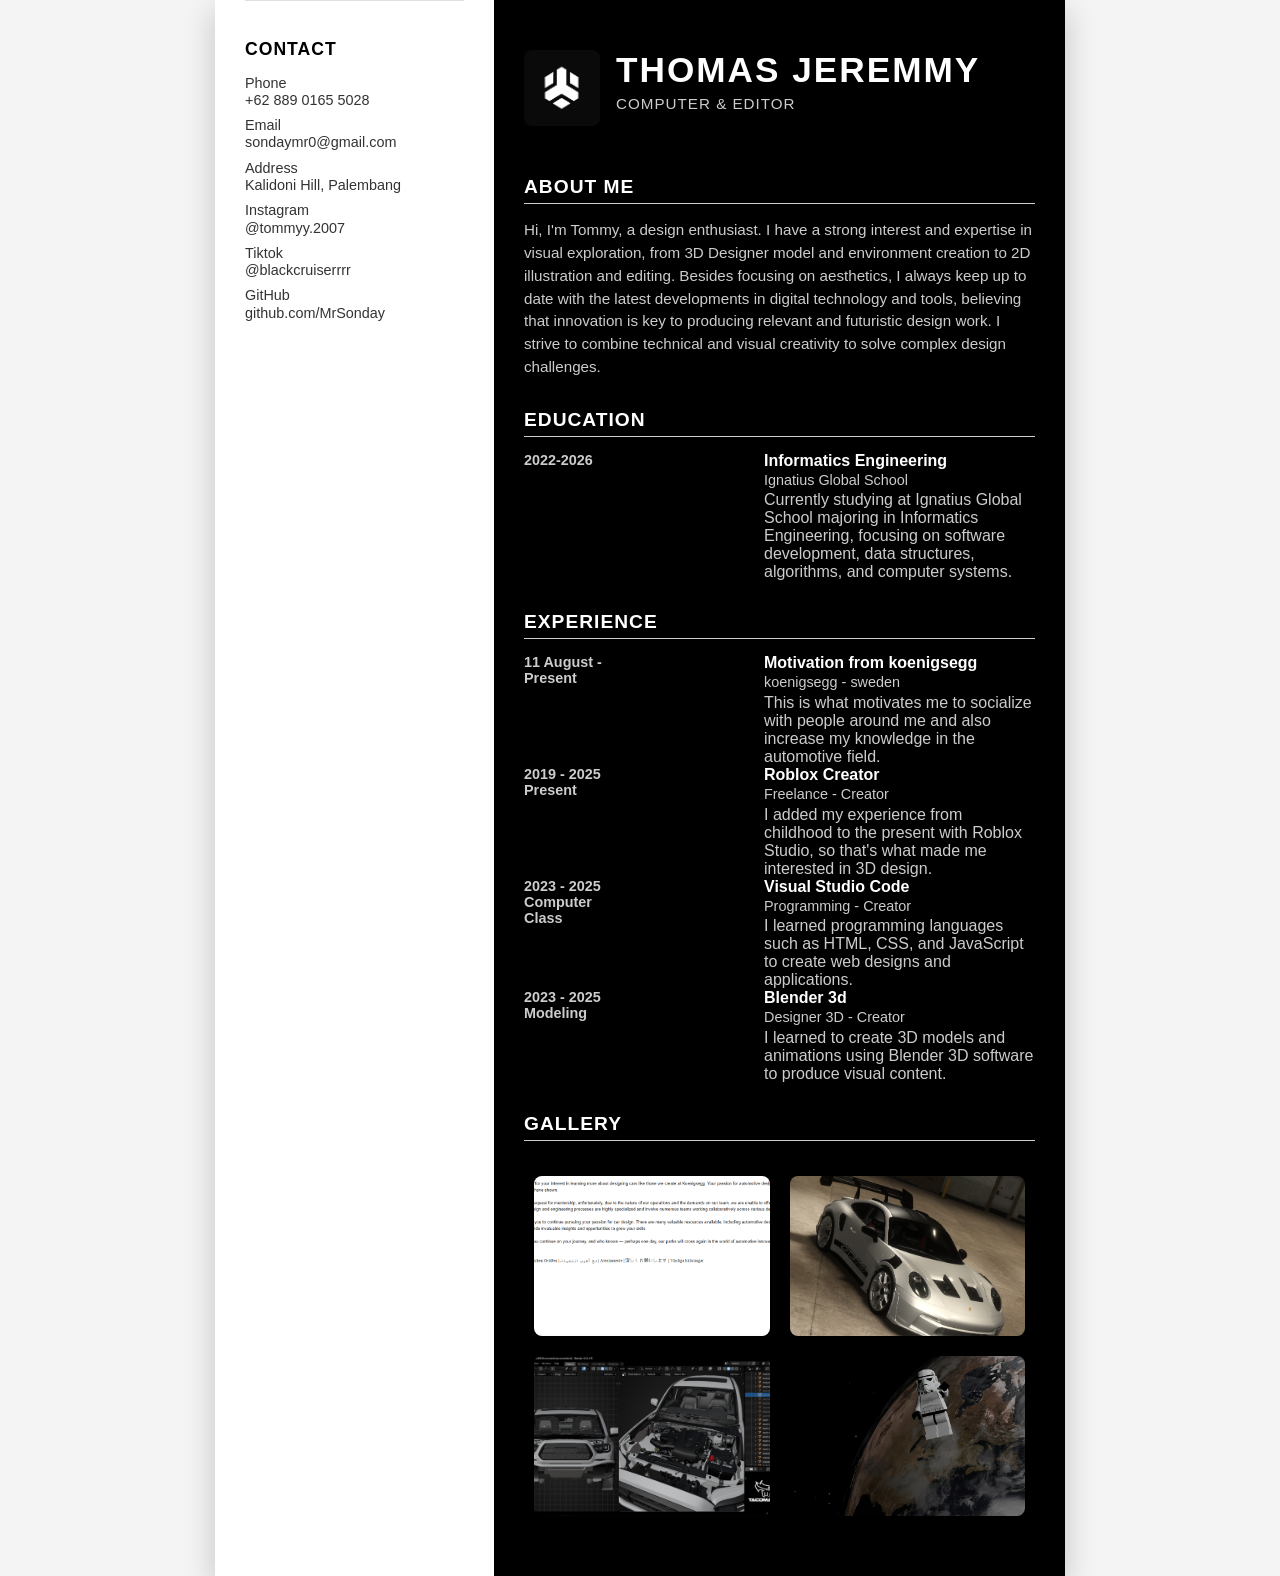
==== index.html @ e441b705 "Update overlay links to site URLs" ====
<!DOCTYPE html>
<html lang="id">
<head>
    <meta charset="UTF-8">
    <meta name="viewport" content="width=device-width, initial-scale=1.0">
    <title>Website Personal </title>
    <link rel="stylesheet" href="style.css">
    <link rel="icon" href="images/logo.png">
</head>
<body>
     
    <div class="cv-container">
        
        <div class="left-column">
               

            <div class="contact-section">
                <h3>Contact</h3>
                <div class="contact-item">
                    <p>Phone</p>
                    <p>+62 889 0165 5028</p>
                </div>
                <div class="contact-item">
                    <p>Email</p>
                    <p>sondaymr0@gmail.com</p>
                </div>
                <div class="contact-item">
                    <p>Address</p>
                    <p>Kalidoni Hill, Palembang</p>
                </div>
                <div class="contact-item">
                    <p>Instagram</p>
                    <p>@tommyy.2007</p>
                </div>
                <div class="contact-item">
                    <p>Tiktok</p>
                    <p>@blackcruiserrrr</p>
                </div>
                <div class="contact-item">
                    <p>GitHub</p>
                    <p>github.com/MrSonday</p>
                </div>
            </div>            
        </div>

        <div class="right-column">
            
            <div class="name-title">
                <img src="images/logo.png" alt="Logo" class="site-logo">
                <div class="name-text">
                    <h1>THOMAS JEREMMY</h1>
                    <h2>Computer & Editor</h2>
                </div>
            </div>

            <div class="about-me">
                <h3>About Me</h3>
                <p>Hi, I'm Tommy, a design enthusiast. I have a strong interest and expertise in visual exploration, from 3D Designer model and environment creation to 2D illustration and editing. Besides focusing on aesthetics, I always keep up to date with the latest developments in digital technology and tools, believing that innovation is key to producing relevant and futuristic design work. I strive to combine technical and visual creativity to solve complex design challenges.</p>
            <div class="education-section">
                <h3>Education</h3>
                <div class="section-item">
                    <span class="item-date">2022-2026</span>
                    <div class="item-content">
                        <h4>Informatics Engineering</h4>
                        <p>Ignatius Global School</p>
                        <p1>Currently studying at Ignatius Global School majoring in Informatics Engineering, focusing on software development, data structures, algorithms, and computer systems.</p1>
                    </div>
                </div>
            </div>

            <div class="experience-section">
                <h3>Experience</h3>
                <div class="section-item">
                    <span class="item-date">11 August - Present</span>
                    <div class="item-content">
                        <h4>Motivation from koenigsegg</h4>
                        <p>koenigsegg - sweden</p>
                        <p1>This is what motivates me to socialize with people around me and also increase my knowledge in the automotive field.</p1>
                    </div>

                    <span class="item-date">2019 - 2025  Present</span>
                    <div class="item-content">
                        <h4>Roblox Creator</h4>
                        <p>Freelance - Creator</p>
                        <p1>I added my experience from childhood to the present with Roblox Studio, so that's what made me interested in 3D design.</p1>
                    </div>

                    <span class="item-date">2023 - 2025  Computer Class</span>
                    <div class="item-content">
                        <h4>Visual Studio Code</h4>
                        <p>Programming - Creator</p>
                        <p1>I learned programming languages such as HTML, CSS, and JavaScript to create web designs and applications.</p1>
                    </div>

                    <span class="item-date">2023 - 2025  Modeling</span>
                    <div class="item-content">
                        <h4>Blender 3d</h4>
                        <p>Designer 3D - Creator</p>
                        <p1>I learned to create 3D models and animations using Blender 3D software to produce visual content.</p1>
                    </div>
            </div>

            <div class="gallery-section">
                <h3>Gallery</h3>
                <div class="image-gallery">
                    <div class="gallery-item">
                        <img src="images/koenisegg.png" alt="Project 1">
                        <div class="overlay">
                            <a href="https://mrsonday.github.io/website/" class="overlay-btn">Home</a>
                            <a href="https://mrsonday.github.io/website/#gallery" class="overlay-btn">Image</a>
                            <a href="https://mrsonday.github.io/website/store" class="overlay-btn">Store</a>
                            <a href="https://mrsonday.github.io/website/#social" class="overlay-btn">Social</a>
                        </div>
                    </div>
                    <div class="gallery-item">
                        <img src="images/roblox.jpeg" alt="Project 2">
                        <div class="overlay">
                            <a href="https://mrsonday.github.io/website/" class="overlay-btn">Home</a>
                            <a href="https://mrsonday.github.io/website/#gallery" class="overlay-btn">Image</a>
                            <a href="https://mrsonday.github.io/website/store" class="overlay-btn">Store</a>
                            <a href="https://mrsonday.github.io/website/#social" class="overlay-btn">Social</a>
                        </div>
                    </div>
                    <div class="gallery-item">
                        <img src="images/blender.jpeg" alt="Project 3">
                        <div class="overlay">
                            <a href="https://mrsonday.github.io/website/" class="overlay-btn">Home</a>
                            <a href="https://mrsonday.github.io/website/#gallery" class="overlay-btn">Image</a>
                            <a href="https://mrsonday.github.io/website/store" class="overlay-btn">Store</a>
                            <a href="https://mrsonday.github.io/website/#social" class="overlay-btn">Social</a>
                        </div>
                    </div>
                    <div class="gallery-item">
                        <img src="images/blender.png" alt="Project 4">
                        <div class="overlay">
                            <a href="https://mrsonday.github.io/website/" class="overlay-btn">Home</a>
                            <a href="https://mrsonday.github.io/website/#gallery" class="overlay-btn">Image</a>
                            <a href="https://mrsonday.github.io/website/store" class="overlay-btn">Store</a>
                            <a href="https://mrsonday.github.io/website/#social" class="overlay-btn">Social</a>
                        </div>
                    </div>
                </div>
            </div>
            

        </div>
    </div>

    <div id="imageModal" class="modal">
        <span class="close">&times;</span>
        <img class="modal-content" id="modalImage" src="" alt="Zoomed Image">
        <div id="caption"></div>
    </div>
    <script src="script.js"></script>
</body>
</html>
---- style.css ----
/* style.css - Meniru Desain CV Dua Kolom */

:root {
    --primary-color: #000000; /* Hitam untuk kolom kanan */
    --secondary-color: #ffffff; /* Putih untuk kolom kiri dan teks terang */
    --text-dark: #333333;
    --text-light: #cccccc;
    --accent-color: #2c2c2c; /* Warna sedikit lebih terang dari hitam untuk background elemen tertentu */
}

body {
    font-family: 'Arial', sans-serif; /* Menggunakan font sans-serif umum */
    margin: 0;
    padding: 0;
    background-color: #f4f4f4; /* Background halaman */
    display: flex; /* Untuk memposisikan CV di tengah halaman */
    justify-content: center;
    align-items: center;
    min-height: 100vh;
}

/* Container utama CV */
.cv-container {
    width: 850px; /* Lebar total CV */
    max-width: 90%;
    min-height: 1100px; /* Tinggi minimum (seperti ukuran A4 vertikal) */
    display: flex;
    box-shadow: 0 10px 30px rgba(0, 0, 0, 0.2);
    background-color: var(--secondary-color);
}

/* Kolom Kiri (Putih/Terang) */
.left-column {
    flex: 30%; /* Mengambil sekitar 30% lebar */
    background-color: var(--secondary-color);
    padding: 0 30px;
    color: var(--text-dark);
}

/* Kolom Kanan (Hitam/Gelap) */
.right-column {
    flex: 70%; /* Mengambil sekitar 70% lebar */
    background-color: var(--primary-color);
    padding: 40px 30px;
    color: var(--text-light); /* Teks putih di atas background hitam */
}

/* --- Bagian Header/Foto (Khusus Kolom Kiri) --- */





/* Gaya untuk setiap blok informasi di kolom kiri (Kontak, Skill, Bahasa) */
.contact-section, .skills-section, .language-section {
    padding: 20px 0;
    border-top: 1px solid #e0e0e0;
}

.left-column h3 {
    font-size: 1.1em;
    font-weight: bold;
    color: var(--primary-color);
    margin-bottom: 15px;
    text-transform: uppercase;
    letter-spacing: 1px;
}

/* Detail Kontak */
.contact-item {
    margin-bottom: 8px;
    font-size: 0.9em;
}

.contact-item p {
    margin: 0;
    line-height: 1.2;
    color: var(--text-dark);
}

/* --- Bagian Keahlian (Skills) --- */

.skill-item {
    margin-bottom: 15px;
}

.skill-item p {
    margin: 0 0 5px 0;
    font-weight: bold;
}

/* Gaya untuk bar/rating skill dengan kotak */
.skill-bar {
    display: flex;
    gap: 3px;
}

.skill-square {
    width: 12px;
    height: 12px;
    background-color: var(--text-light);
}

.skill-square.filled {
    background-color: var(--primary-color);
}

/* --- Bagian Bahasa (Language) --- */
.language-item {
    margin-bottom: 5px;
    font-weight: 500;
}

/* --- Bagian Kolom Kanan (Hitam) --- */

/* Judul Utama dengan Logo */
.name-title {
    display: flex;
    align-items: center;
    gap: 16px;
    background-color: var(--primary-color);
    margin: 0 -30px 40px -30px; /* Merentangkan ke tepi kolom */
    padding: 10px 0 10px 30px;
    color: var(--secondary-color);
}

.site-logo {
    width: 64px;
    height: 64px;
    object-fit: contain;
    border-radius: 8px;
    background: rgba(255,255,255,0.04);
    padding: 6px;
}

.name-text h1 {
    font-size: 2.2em;
    margin: 0;
    line-height: 1.05;
    text-transform: uppercase;
    letter-spacing: 2px;
}

.name-text h2 {
    font-size: 0.95em;
    font-weight: normal;
    text-transform: uppercase;
    letter-spacing: 1px;
    margin-top: 6px;
    color: var(--text-light);
}

@media (max-width: 600px) {
    .name-title {
        flex-direction: column;
        align-items: flex-start;
        gap: 8px;
        padding-left: 20px;
    }

    .site-logo {
        width: 56px;
        height: 56px;
    }
}

/* Judul setiap section (About Me, Education, Experience, Award) */
.right-column h3 {
    font-size: 1.2em;
    font-weight: bold;
    color: var(--secondary-color);
    text-transform: uppercase;
    letter-spacing: 1px;
    border-bottom: 1px solid var(--text-light);
    padding-bottom: 5px;
    margin-top: 30px;
    margin-bottom: 15px;
}

/* Deskripsi Umum */
.about-me p {
    font-size: 0.95em;
    line-height: 1.5;
}

/* Item Pendidikan, Pengalaman, Penghargaan */
.section-item {
    margin-bottom: 20px;
}

.section-item h4 {
    font-size: 1em;
    margin: 0;
    font-weight: bold;
    color: var(--secondary-color);
}

.section-item p {
    font-size: 0.9em;
    margin: 0;
    color: var(--text-light);
}

/* Garis Waktu/Tahun di sisi kiri item */
.item-date {
    float: left;
    width: 100px; /* Mengatur lebar agar terpisah */
    font-weight: bold;
    color: var(--text-light);
    margin-right: 20px;
    font-size: 0.9em;
}

.item-content {
    overflow: hidden; /* Mencegah float mengganggu konten */
    padding-left: 120px; /* Memberikan ruang untuk tanggal */
}

/* Gallery Section */
.gallery-section {
    margin-top: 30px;
}

.image-gallery {
    display: grid;
    grid-template-columns: repeat(auto-fit, minmax(160px, 1fr));
    gap: 20px;
    padding: 20px 10px;
}

.gallery-item {
    width: 100%;
    height: 160px;
    border-radius: 8px;
    overflow: hidden;
    box-shadow: 0 8px 16px rgba(0, 0, 0, 0.4);
    transition: transform 0.3s ease;
    cursor: pointer;
}

.gallery-item:nth-child(2) {
    transform: none;
}

.gallery-item:nth-child(3) {
    transform: none;
}

.gallery-item:hover {
    transform: scale(1.08);
}

.gallery-item:nth-child(2):hover {
    transform: scale(1.08);
}

.gallery-item:nth-child(3):hover {
    transform: scale(1.08);
}

.gallery-item img {
    width: 100%;
    height: 100%;
    object-fit: cover;
    display: block;
    cursor: pointer;
}

/* Modal Lightbox */
.modal {
    display: none;
    position: fixed;
    z-index: 1000;
    left: 0;
    top: 0;
    width: 100%;
    height: 100%;
    background-color: rgba(0, 0, 0, 0.9);
    animation: fadeIn 0.3s ease;
}

@keyframes fadeIn {
    from {
        opacity: 0;
    }
    to {
        opacity: 1;
    }
}

.modal-content {
    margin: auto;
    display: block;
    width: 80%;
    max-width: 800px;
    max-height: 80vh;
    object-fit: contain;
    position: absolute;
    top: 50%;
    left: 50%;
    transform: translate(-50%, -50%);
    animation: zoomIn 0.3s ease;
}

@keyframes zoomIn {
    from {
        transform: translate(-50%, -50%) scale(0.8);
    }
    to {
        transform: translate(-50%, -50%) scale(1);
    }
}

#caption {
    margin: auto;
    display: block;
    width: 80%;
    max-width: 800px;
    text-align: center;
    color: #ccc;
    padding: 10px 0;
    position: absolute;
    bottom: 20px;
    left: 50%;
    transform: translateX(-50%);
}

.close {
    position: absolute;
    top: 20px;
    right: 40px;
    color: #f1f1f1;
    font-size: 40px;
    font-weight: bold;
    cursor: pointer;
    z-index: 1001;
}

.close:hover,
.close:focus {
    color: #bbb;
    text-decoration: none;
}
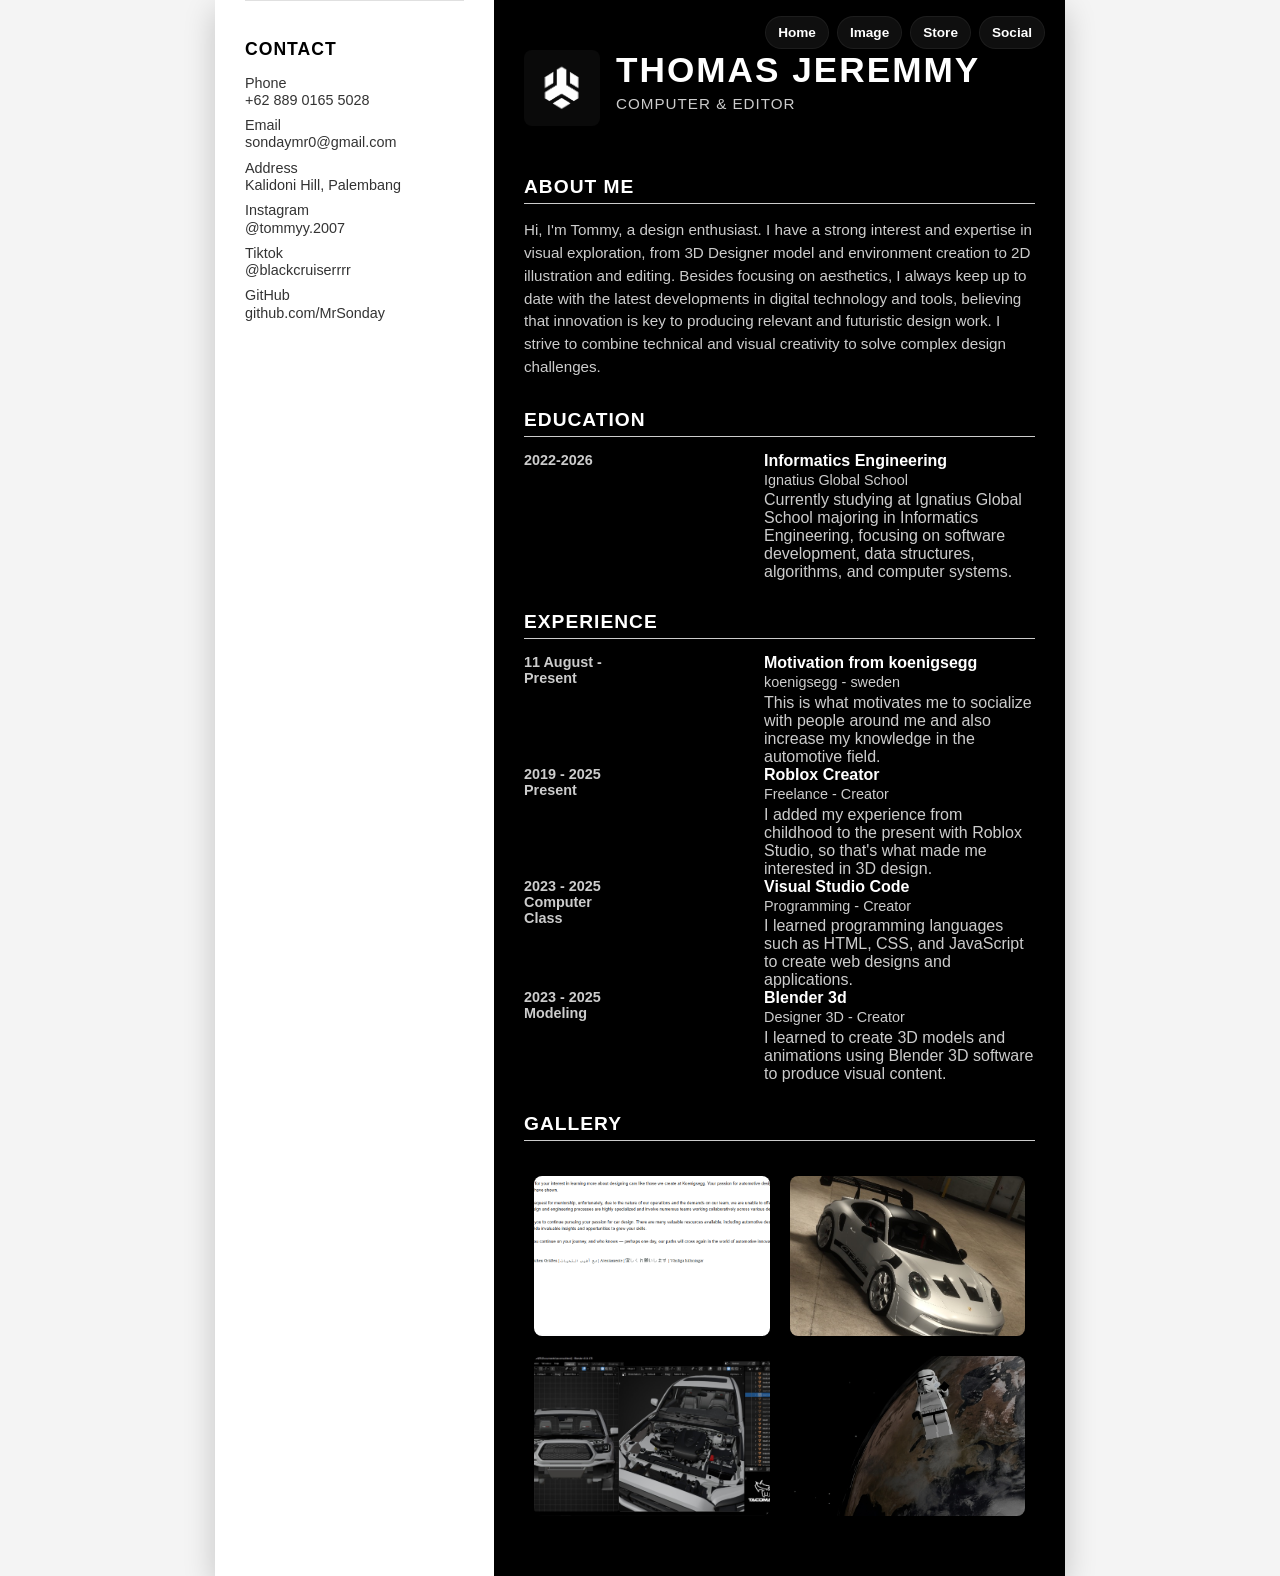
==== commit a5da5494: "Add top-right nav buttons (Home/Image/Store/Social)" ====
--- a/index.html
+++ b/index.html
@@ -44,6 +44,12 @@
         </div>
 
         <div class="right-column">
+            <div class="top-nav">
+                <a class="nav-btn" href="https://mrsonday.github.io/website/">Home</a>
+                <a class="nav-btn" href="https://mrsonday.github.io/website/#gallery">Image</a>
+                <a class="nav-btn" href="https://mrsonday.github.io/website/store">Store</a>
+                <a class="nav-btn" href="https://mrsonday.github.io/website/#social">Social</a>
+            </div>
             
             <div class="name-title">
                 <img src="images/logo.png" alt="Logo" class="site-logo">
--- a/style.css
+++ b/style.css
@@ -45,6 +45,42 @@
     color: var(--text-light); /* Teks putih di atas background hitam */
 }
 
+/* Top-right navigation inside right column */
+.right-column {
+    position: relative;
+}
+
+.top-nav {
+    position: absolute;
+    top: 16px;
+    right: 20px;
+    display: flex;
+    gap: 8px;
+    align-items: center;
+}
+
+.nav-btn {
+    background: rgba(255,255,255,0.06);
+    color: var(--secondary-color);
+    padding: 8px 12px;
+    border-radius: 18px;
+    text-decoration: none;
+    font-weight: 600;
+    font-size: 0.85rem;
+    border: 1px solid rgba(255,255,255,0.06);
+    transition: background 0.15s ease, transform 0.12s ease;
+}
+
+.nav-btn:hover {
+    background: rgba(255,255,255,0.12);
+    transform: translateY(-2px);
+}
+
+@media (max-width: 600px) {
+    .top-nav { top: 8px; right: 12px; gap: 6px; }
+    .nav-btn { padding: 6px 8px; font-size: 0.78rem; }
+}
+
 /* --- Bagian Header/Foto (Khusus Kolom Kiri) --- */
 
 
@@ -264,6 +300,48 @@
     object-fit: cover;
     display: block;
     cursor: pointer;
+}
+
+/* Overlay menu on hover */
+.gallery-item {
+    position: relative;
+}
+
+.overlay {
+    position: absolute;
+    inset: 0;
+    display: flex;
+    flex-direction: column;
+    justify-content: center;
+    align-items: center;
+    gap: 8px;
+    background: rgba(0,0,0,0.5);
+    opacity: 0;
+    transform: translateY(10px);
+    transition: opacity 0.2s ease, transform 0.2s ease;
+    pointer-events: none;
+}
+
+.gallery-item:hover .overlay {
+    opacity: 1;
+    transform: translateY(0);
+    pointer-events: auto;
+}
+
+.overlay-btn {
+    display: inline-block;
+    background: rgba(255,255,255,0.12);
+    color: #fff;
+    padding: 8px 14px;
+    border-radius: 20px;
+    text-decoration: none;
+    font-weight: 600;
+    font-size: 0.9em;
+    backdrop-filter: blur(4px);
+}
+
+.overlay-btn:hover {
+    background: rgba(255,255,255,0.2);
 }
 
 /* Modal Lightbox */
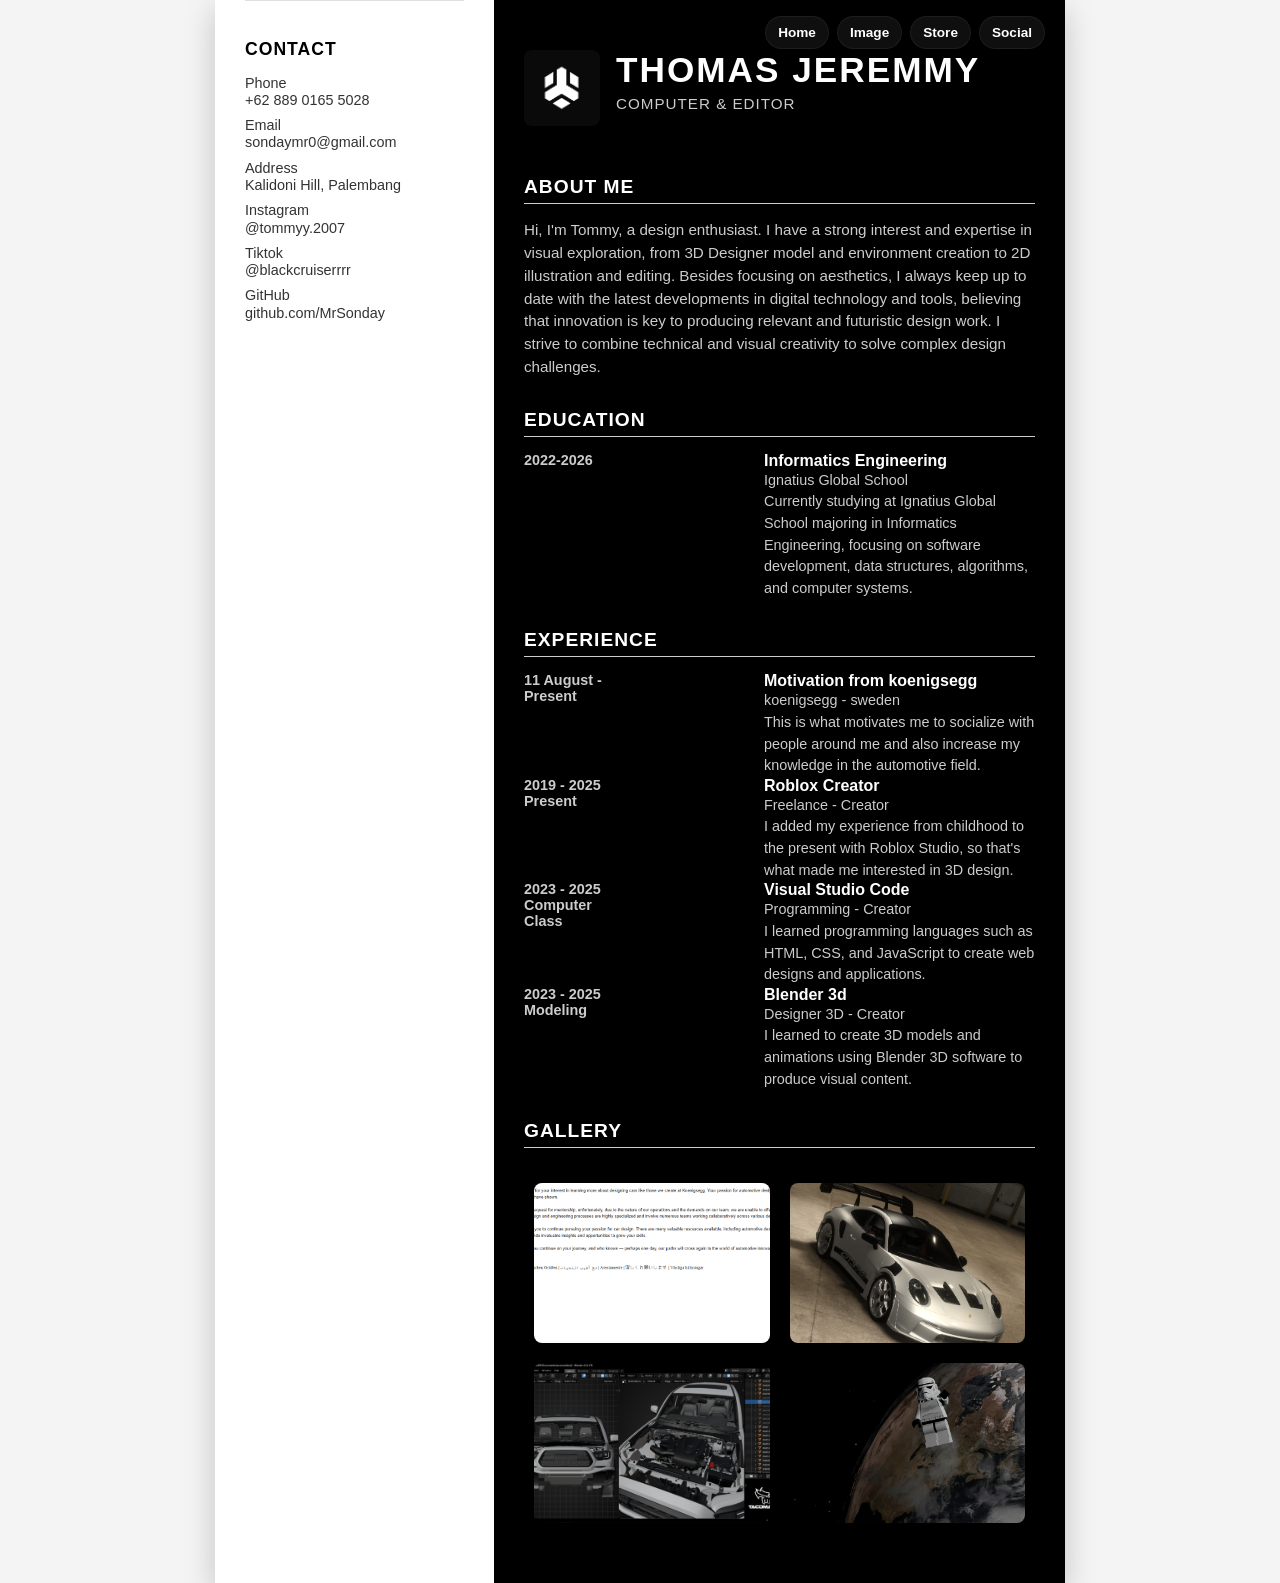
==== commit cf784d34: "Fix HTML tags, harden modal script, remove auto-scroll" ====
--- a/index.html
+++ b/index.html
@@ -47,7 +47,7 @@
             <div class="top-nav">
                 <a class="nav-btn" href="https://mrsonday.github.io/website/">Home</a>
                 <a class="nav-btn" href="https://mrsonday.github.io/website/#gallery">Image</a>
-                <a class="nav-btn" href="https://mrsonday.github.io/website/store">Store</a>
+                <a class="nav-btn" href="https://mrsonday.github.io/website/#store">Store</a>
                 <a class="nav-btn" href="https://mrsonday.github.io/website/#social">Social</a>
             </div>
             
@@ -69,7 +69,7 @@
                     <div class="item-content">
                         <h4>Informatics Engineering</h4>
                         <p>Ignatius Global School</p>
-                        <p1>Currently studying at Ignatius Global School majoring in Informatics Engineering, focusing on software development, data structures, algorithms, and computer systems.</p1>
+                        <p>Currently studying at Ignatius Global School majoring in Informatics Engineering, focusing on software development, data structures, algorithms, and computer systems.</p>
                     </div>
                 </div>
             </div>
@@ -81,28 +81,28 @@
                     <div class="item-content">
                         <h4>Motivation from koenigsegg</h4>
                         <p>koenigsegg - sweden</p>
-                        <p1>This is what motivates me to socialize with people around me and also increase my knowledge in the automotive field.</p1>
+                        <p>This is what motivates me to socialize with people around me and also increase my knowledge in the automotive field.</p>
                     </div>
 
                     <span class="item-date">2019 - 2025  Present</span>
                     <div class="item-content">
                         <h4>Roblox Creator</h4>
                         <p>Freelance - Creator</p>
-                        <p1>I added my experience from childhood to the present with Roblox Studio, so that's what made me interested in 3D design.</p1>
+                        <p>I added my experience from childhood to the present with Roblox Studio, so that's what made me interested in 3D design.</p>
                     </div>
 
                     <span class="item-date">2023 - 2025  Computer Class</span>
                     <div class="item-content">
                         <h4>Visual Studio Code</h4>
                         <p>Programming - Creator</p>
-                        <p1>I learned programming languages such as HTML, CSS, and JavaScript to create web designs and applications.</p1>
+                        <p>I learned programming languages such as HTML, CSS, and JavaScript to create web designs and applications.</p>
                     </div>
 
                     <span class="item-date">2023 - 2025  Modeling</span>
                     <div class="item-content">
                         <h4>Blender 3d</h4>
                         <p>Designer 3D - Creator</p>
-                        <p1>I learned to create 3D models and animations using Blender 3D software to produce visual content.</p1>
+                        <p>I learned to create 3D models and animations using Blender 3D software to produce visual content.</p>
                     </div>
             </div>
 
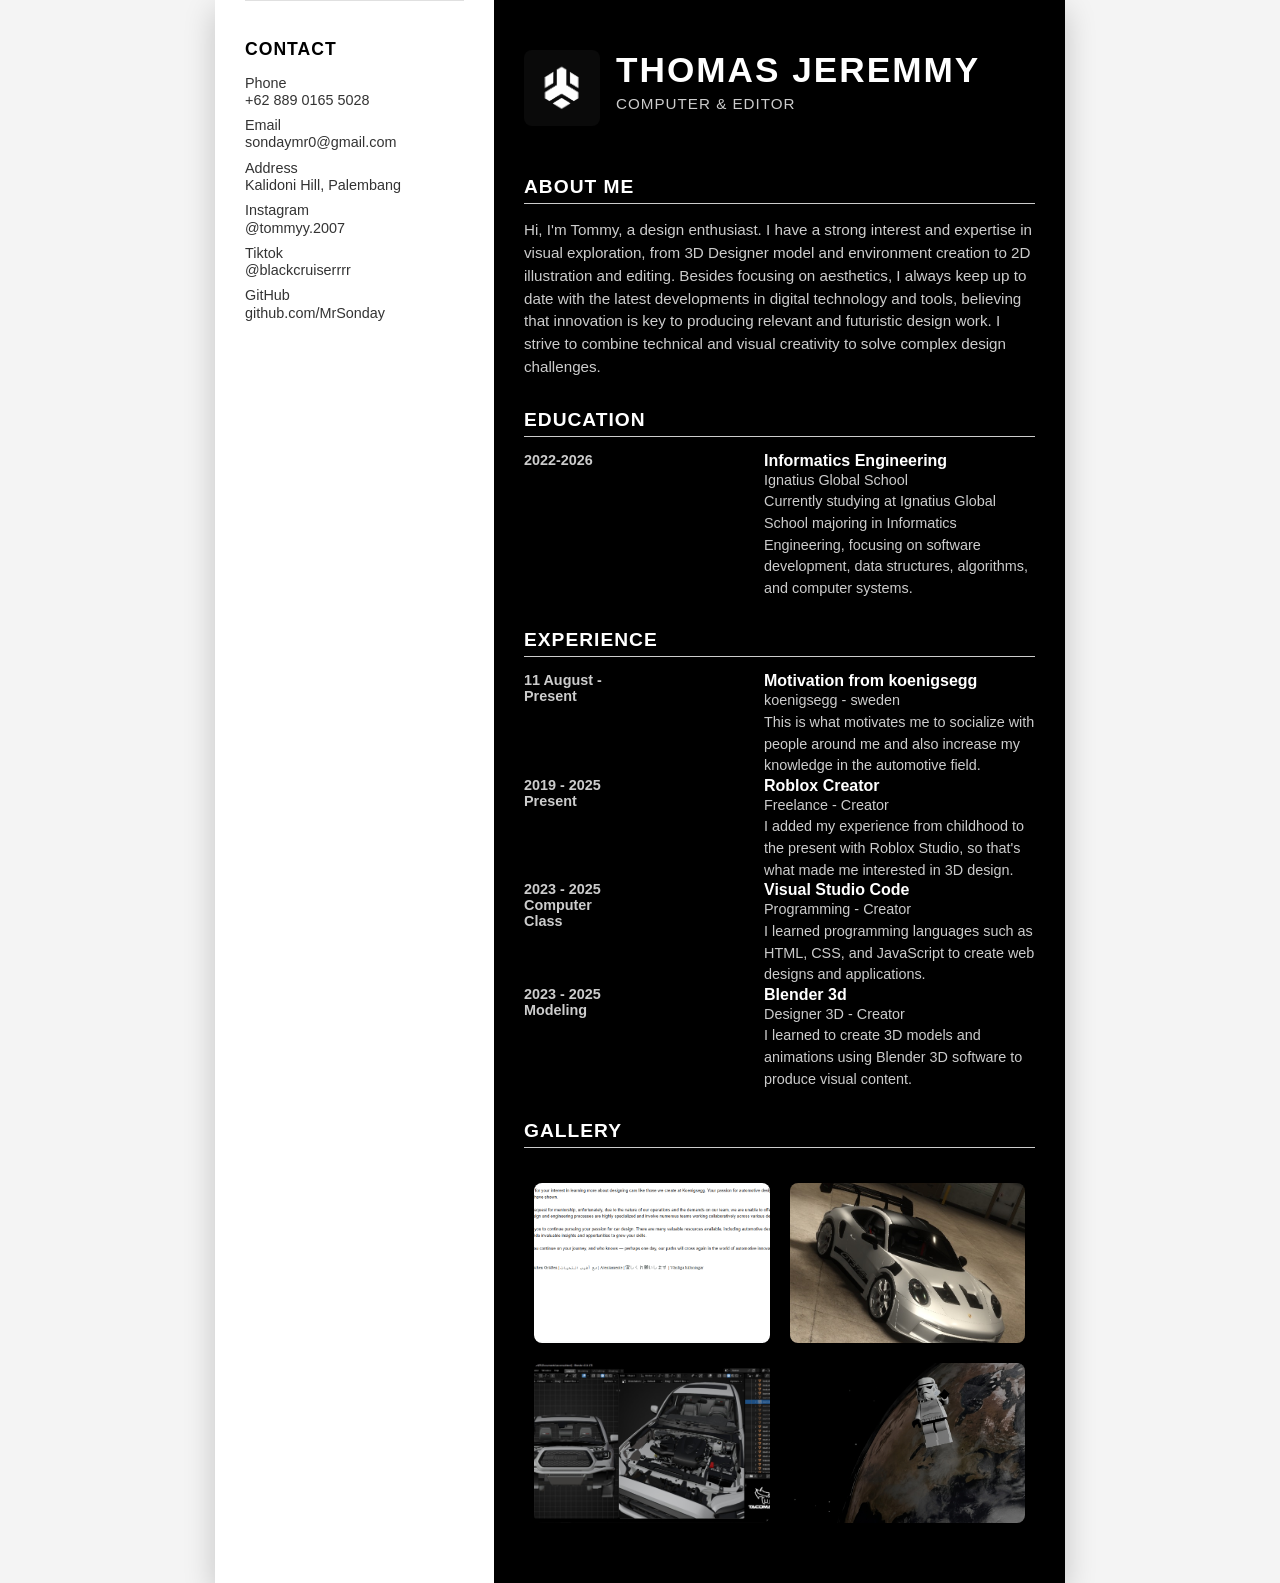
==== commit 8489cd05: "Remove top navigation buttons" ====
--- a/index.html
+++ b/index.html
@@ -44,12 +44,6 @@
         </div>
 
         <div class="right-column">
-            <div class="top-nav">
-                <a class="nav-btn" href="https://mrsonday.github.io/website/">Home</a>
-                <a class="nav-btn" href="https://mrsonday.github.io/website/#gallery">Image</a>
-                <a class="nav-btn" href="https://mrsonday.github.io/website/#store">Store</a>
-                <a class="nav-btn" href="https://mrsonday.github.io/website/#social">Social</a>
-            </div>
             
             <div class="name-title">
                 <img src="images/logo.png" alt="Logo" class="site-logo">
@@ -111,39 +105,15 @@
                 <div class="image-gallery">
                     <div class="gallery-item">
                         <img src="images/koenisegg.png" alt="Project 1">
-                        <div class="overlay">
-                            <a href="https://mrsonday.github.io/website/" class="overlay-btn">Home</a>
-                            <a href="https://mrsonday.github.io/website/#gallery" class="overlay-btn">Image</a>
-                            <a href="https://mrsonday.github.io/website/store" class="overlay-btn">Store</a>
-                            <a href="https://mrsonday.github.io/website/#social" class="overlay-btn">Social</a>
-                        </div>
                     </div>
                     <div class="gallery-item">
                         <img src="images/roblox.jpeg" alt="Project 2">
-                        <div class="overlay">
-                            <a href="https://mrsonday.github.io/website/" class="overlay-btn">Home</a>
-                            <a href="https://mrsonday.github.io/website/#gallery" class="overlay-btn">Image</a>
-                            <a href="https://mrsonday.github.io/website/store" class="overlay-btn">Store</a>
-                            <a href="https://mrsonday.github.io/website/#social" class="overlay-btn">Social</a>
-                        </div>
                     </div>
                     <div class="gallery-item">
                         <img src="images/blender.jpeg" alt="Project 3">
-                        <div class="overlay">
-                            <a href="https://mrsonday.github.io/website/" class="overlay-btn">Home</a>
-                            <a href="https://mrsonday.github.io/website/#gallery" class="overlay-btn">Image</a>
-                            <a href="https://mrsonday.github.io/website/store" class="overlay-btn">Store</a>
-                            <a href="https://mrsonday.github.io/website/#social" class="overlay-btn">Social</a>
-                        </div>
                     </div>
                     <div class="gallery-item">
                         <img src="images/blender.png" alt="Project 4">
-                        <div class="overlay">
-                            <a href="https://mrsonday.github.io/website/" class="overlay-btn">Home</a>
-                            <a href="https://mrsonday.github.io/website/#gallery" class="overlay-btn">Image</a>
-                            <a href="https://mrsonday.github.io/website/store" class="overlay-btn">Store</a>
-                            <a href="https://mrsonday.github.io/website/#social" class="overlay-btn">Social</a>
-                        </div>
                     </div>
                 </div>
             </div>
--- a/style.css
+++ b/style.css
@@ -43,42 +43,6 @@
     background-color: var(--primary-color);
     padding: 40px 30px;
     color: var(--text-light); /* Teks putih di atas background hitam */
-}
-
-/* Top-right navigation inside right column */
-.right-column {
-    position: relative;
-}
-
-.top-nav {
-    position: absolute;
-    top: 16px;
-    right: 20px;
-    display: flex;
-    gap: 8px;
-    align-items: center;
-}
-
-.nav-btn {
-    background: rgba(255,255,255,0.06);
-    color: var(--secondary-color);
-    padding: 8px 12px;
-    border-radius: 18px;
-    text-decoration: none;
-    font-weight: 600;
-    font-size: 0.85rem;
-    border: 1px solid rgba(255,255,255,0.06);
-    transition: background 0.15s ease, transform 0.12s ease;
-}
-
-.nav-btn:hover {
-    background: rgba(255,255,255,0.12);
-    transform: translateY(-2px);
-}
-
-@media (max-width: 600px) {
-    .top-nav { top: 8px; right: 12px; gap: 6px; }
-    .nav-btn { padding: 6px 8px; font-size: 0.78rem; }
 }
 
 /* --- Bagian Header/Foto (Khusus Kolom Kiri) --- */
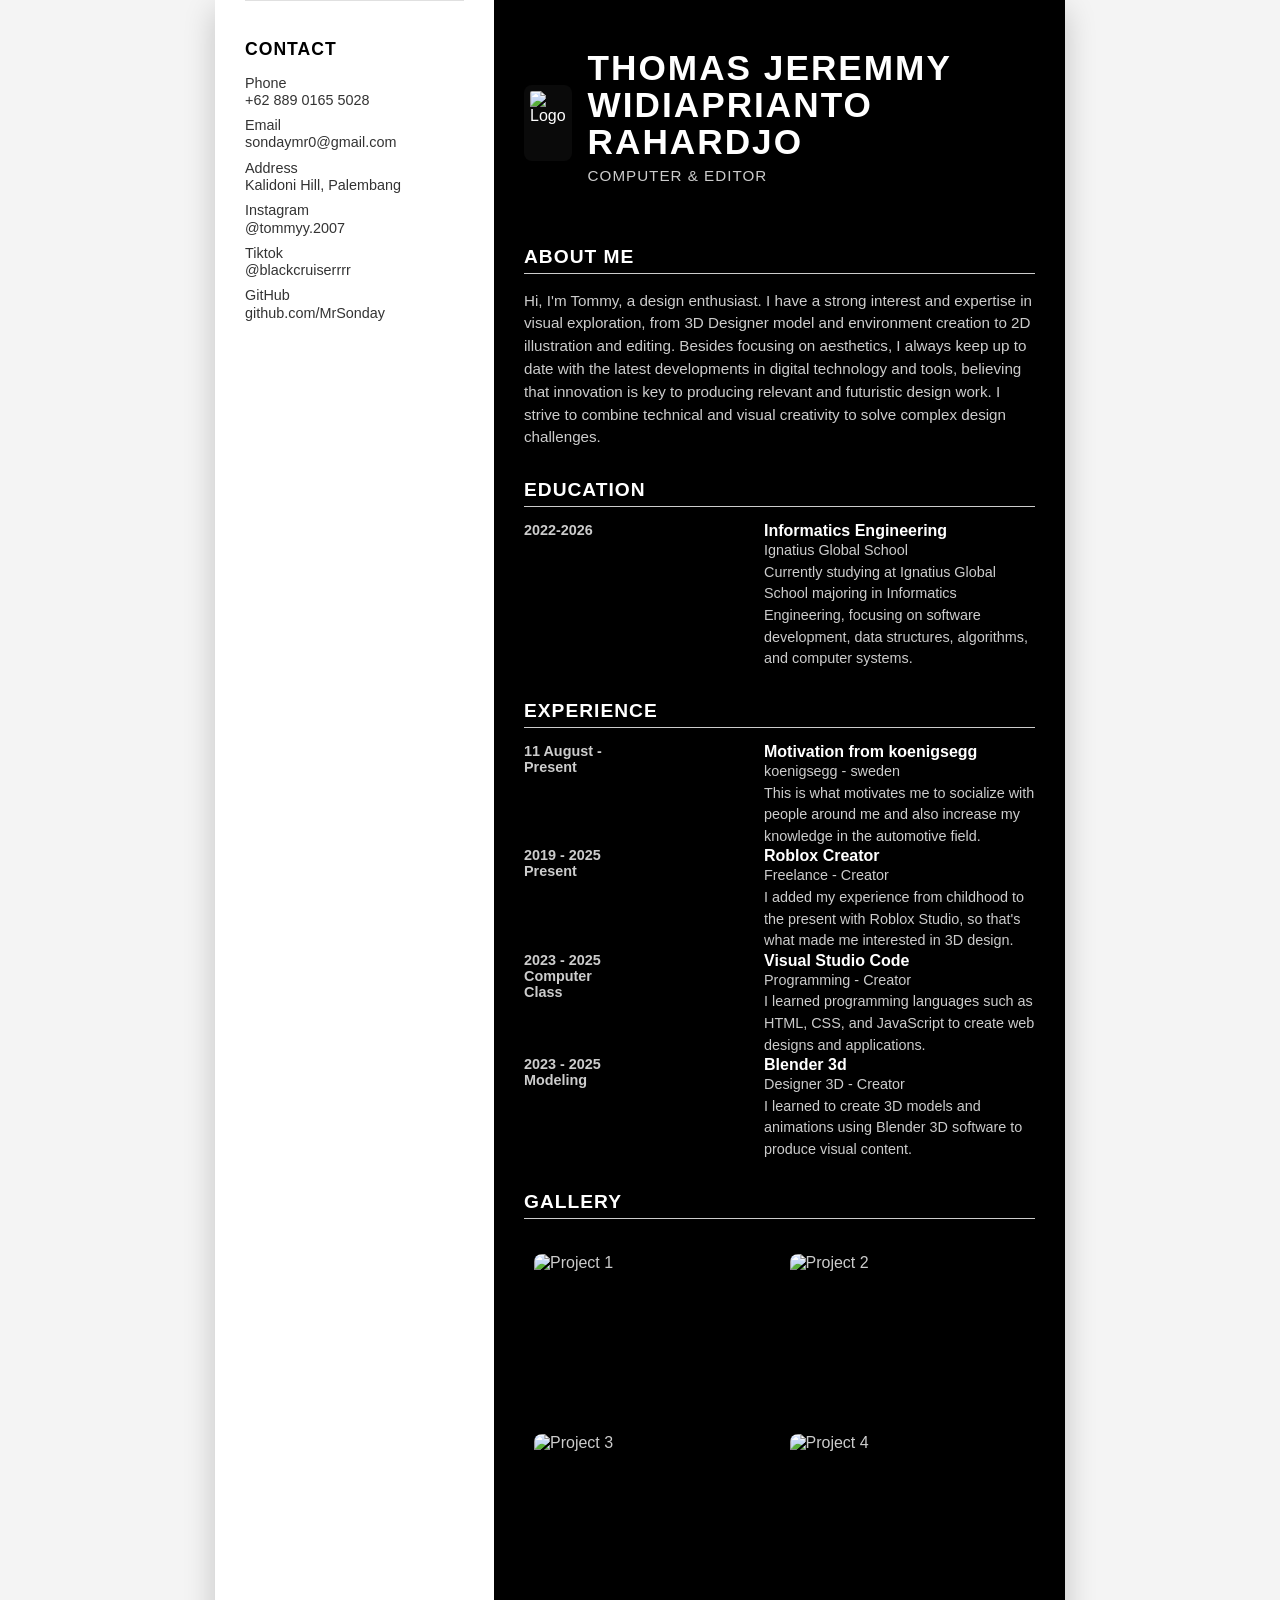
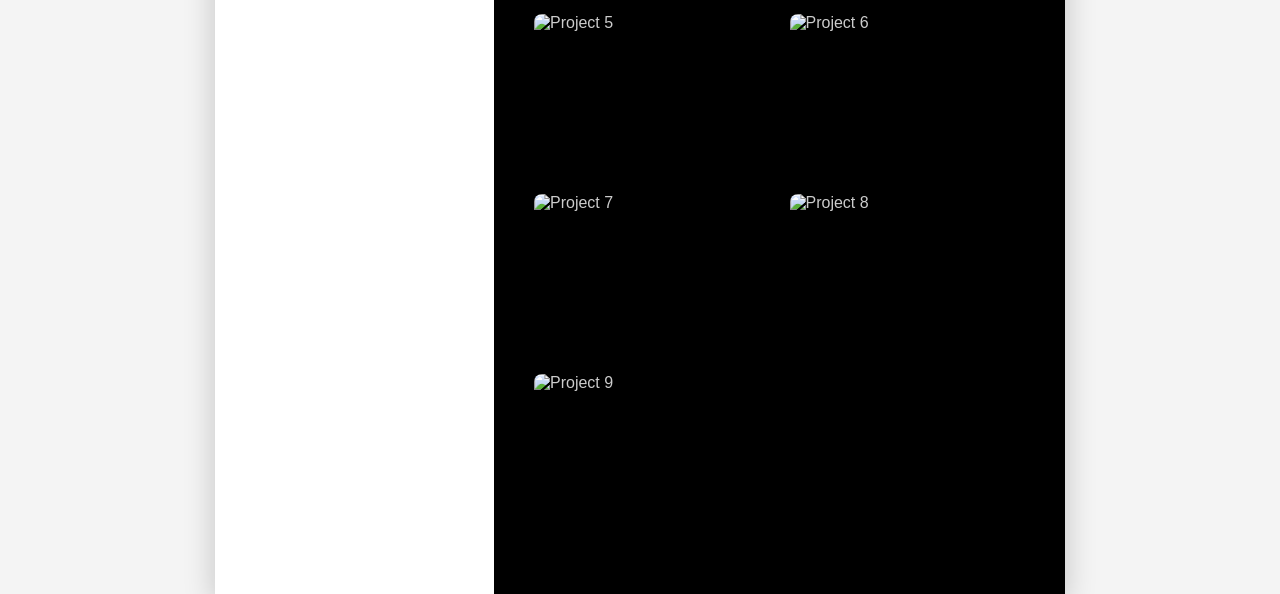
==== commit 52d3995c: "Fix image paths for GitHub Pages deployment" ====
--- a/index.html
+++ b/index.html
@@ -5,7 +5,7 @@
     <meta name="viewport" content="width=device-width, initial-scale=1.0">
     <title>Website Personal </title>
     <link rel="stylesheet" href="style.css">
-    <link rel="icon" href="images/logo.png">
+    <link rel="icon" href="/website/images/logo.png">
 </head>
 <body>
      
@@ -46,9 +46,9 @@
         <div class="right-column">
             
             <div class="name-title">
-                <img src="images/logo.png" alt="Logo" class="site-logo">
+                <img src="/website/images/logo.png" alt="Logo" class="site-logo">
                 <div class="name-text">
-                    <h1>THOMAS JEREMMY</h1>
+                    <h1>THOMAS JEREMMY WIDIAPRIANTO RAHARDJO</h1>
                     <h2>Computer & Editor</h2>
                 </div>
             </div>
@@ -104,21 +104,34 @@
                 <h3>Gallery</h3>
                 <div class="image-gallery">
                     <div class="gallery-item">
-                        <img src="images/koenisegg.png" alt="Project 1">
+                        <img src="/website/images/koenisegg.png" alt="Project 1">
                     </div>
                     <div class="gallery-item">
-                        <img src="images/roblox.jpeg" alt="Project 2">
+                        <img src="/website/images/roblox.jpeg" alt="Project 2">
                     </div>
                     <div class="gallery-item">
-                        <img src="images/blender.jpeg" alt="Project 3">
+                        <img src="/website/images/blender.jpeg" alt="Project 3">
                     </div>
                     <div class="gallery-item">
-                        <img src="images/blender.png" alt="Project 4">
+                        <img src="/website/images/blender.png" alt="Project 4">
+                    </div>
+                    <div class="gallery-item">
+                        <img src="/website/images/fortuner.png" alt="Project 5">
+                    </div>
+                    <div class="gallery-item">
+                        <img src="/website/images/mclaren.png" alt="Project 6">
+                    </div>
+                    <div class="gallery-item">
+                        <img src="/website/images/f1.jpg" alt="Project 7">
+                    </div>
+                    <div class="gallery-item">
+                        <img src="/website/images/wos.png" alt="Project 8">
+                    </div>
+                    <div class="gallery-item">
+                        <img src="/website/images/image.png" alt="Project 9">
                     </div>
                 </div>
             </div>
-            
-
         </div>
     </div>
 
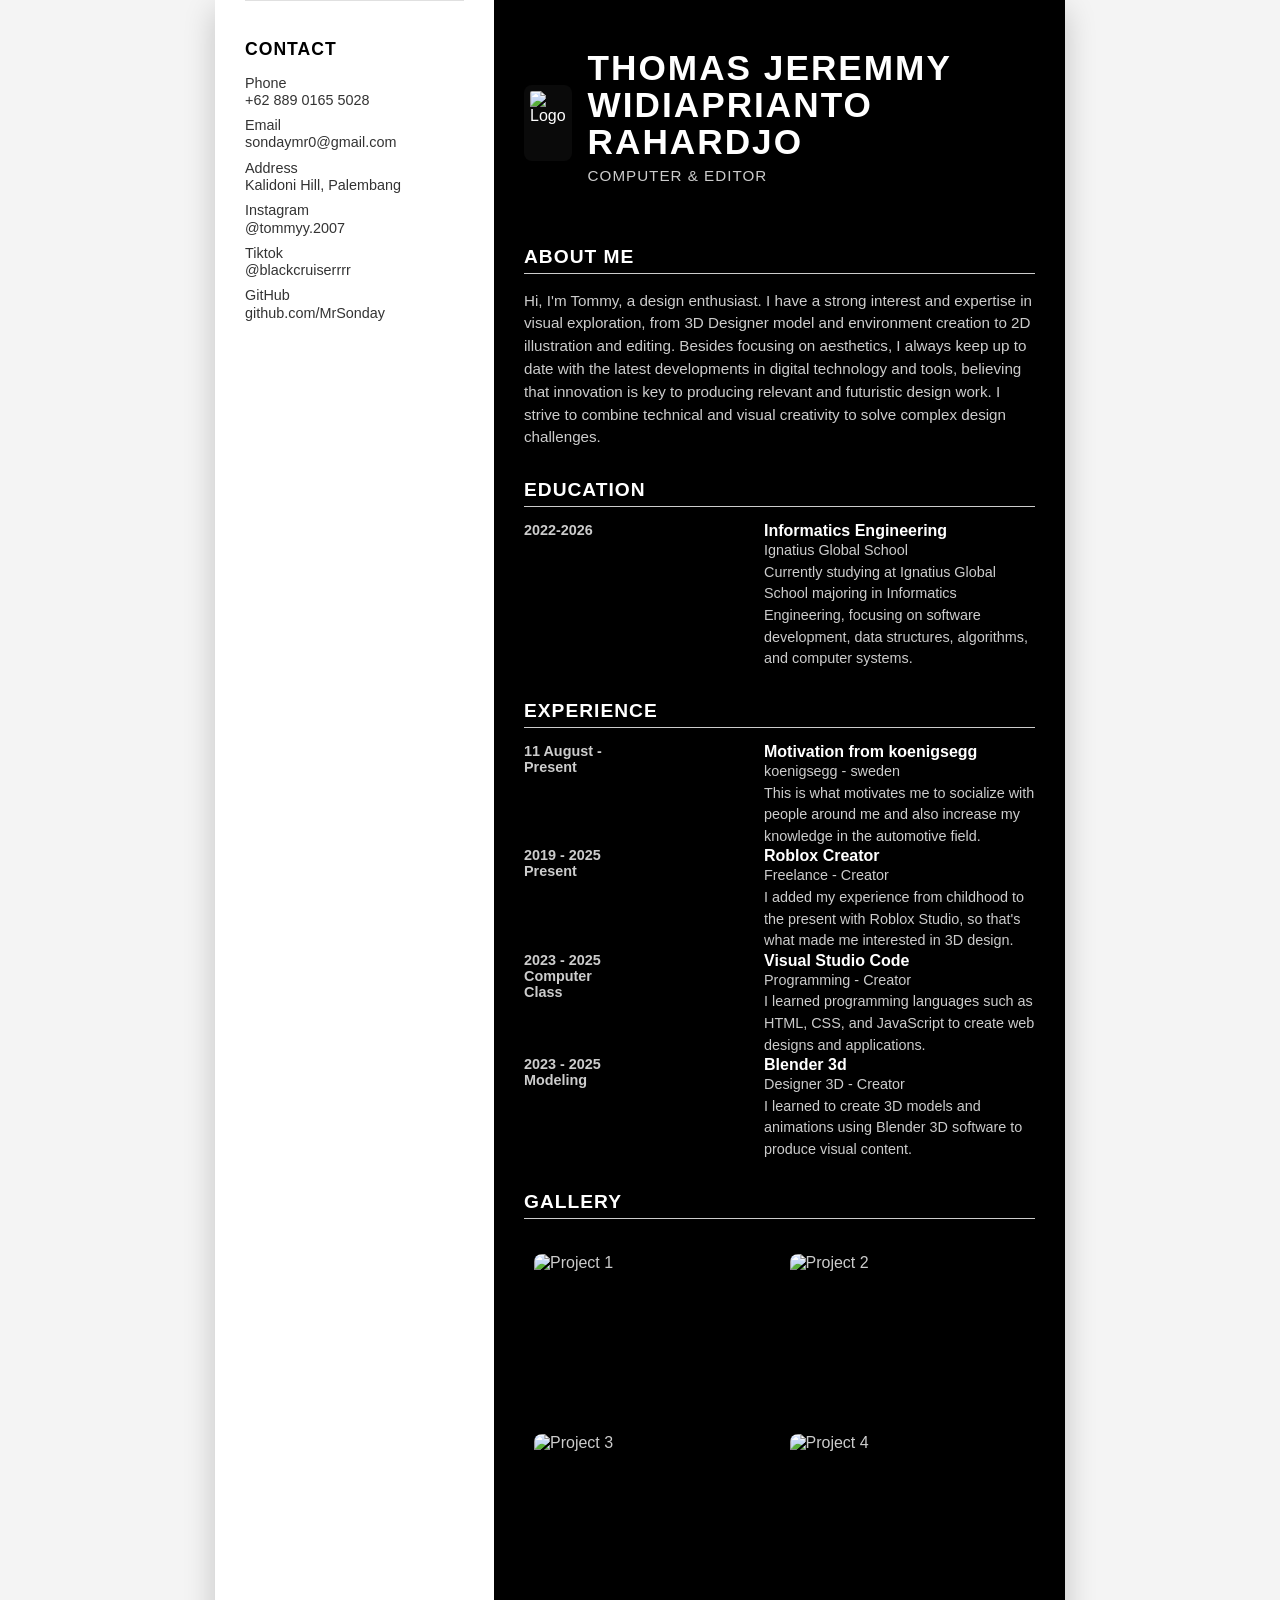
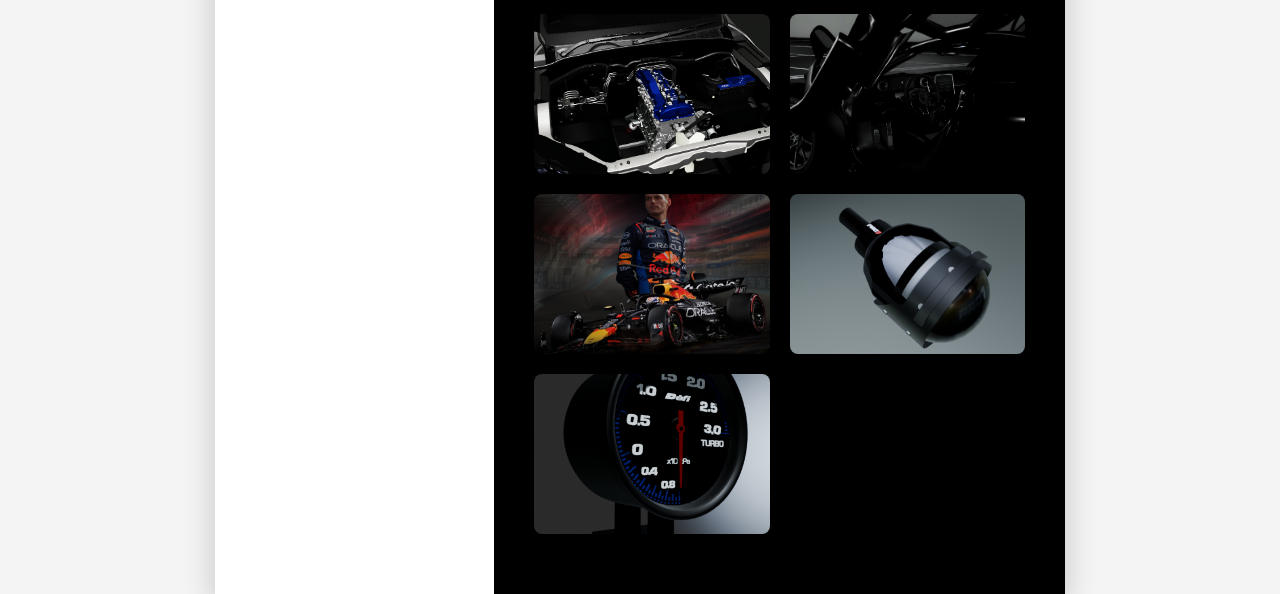
==== commit f022756b: "Change image paths back to relative paths" ====
--- a/index.html
+++ b/index.html
@@ -5,7 +5,7 @@
     <meta name="viewport" content="width=device-width, initial-scale=1.0">
     <title>Website Personal </title>
     <link rel="stylesheet" href="style.css">
-    <link rel="icon" href="/website/images/logo.png">
+    <link rel="icon" href="images/logo.png">
 </head>
 <body>
      
@@ -46,7 +46,7 @@
         <div class="right-column">
             
             <div class="name-title">
-                <img src="/website/images/logo.png" alt="Logo" class="site-logo">
+                <img src="images/logo.png" alt="Logo" class="site-logo">
                 <div class="name-text">
                     <h1>THOMAS JEREMMY WIDIAPRIANTO RAHARDJO</h1>
                     <h2>Computer & Editor</h2>
@@ -104,31 +104,31 @@
                 <h3>Gallery</h3>
                 <div class="image-gallery">
                     <div class="gallery-item">
-                        <img src="/website/images/koenisegg.png" alt="Project 1">
+                        <img src="images/koenisegg.png" alt="Project 1">
                     </div>
                     <div class="gallery-item">
-                        <img src="/website/images/roblox.jpeg" alt="Project 2">
+                        <img src="images/roblox.jpeg" alt="Project 2">
                     </div>
                     <div class="gallery-item">
-                        <img src="/website/images/blender.jpeg" alt="Project 3">
+                        <img src="images/blender.jpeg" alt="Project 3">
                     </div>
                     <div class="gallery-item">
-                        <img src="/website/images/blender.png" alt="Project 4">
+                        <img src="images/blender.png" alt="Project 4">
                     </div>
                     <div class="gallery-item">
-                        <img src="/website/images/fortuner.png" alt="Project 5">
+                        <img src="images/fortuner.png" alt="Project 5">
                     </div>
                     <div class="gallery-item">
-                        <img src="/website/images/mclaren.png" alt="Project 6">
+                        <img src="images/mclaren.png" alt="Project 6">
                     </div>
                     <div class="gallery-item">
-                        <img src="/website/images/f1.jpg" alt="Project 7">
+                        <img src="images/f1.jpg" alt="Project 7">
                     </div>
                     <div class="gallery-item">
-                        <img src="/website/images/wos.png" alt="Project 8">
+                        <img src="images/wos.png" alt="Project 8">
                     </div>
                     <div class="gallery-item">
-                        <img src="/website/images/image.png" alt="Project 9">
+                        <img src="images/image.png" alt="Project 9">
                     </div>
                 </div>
             </div>
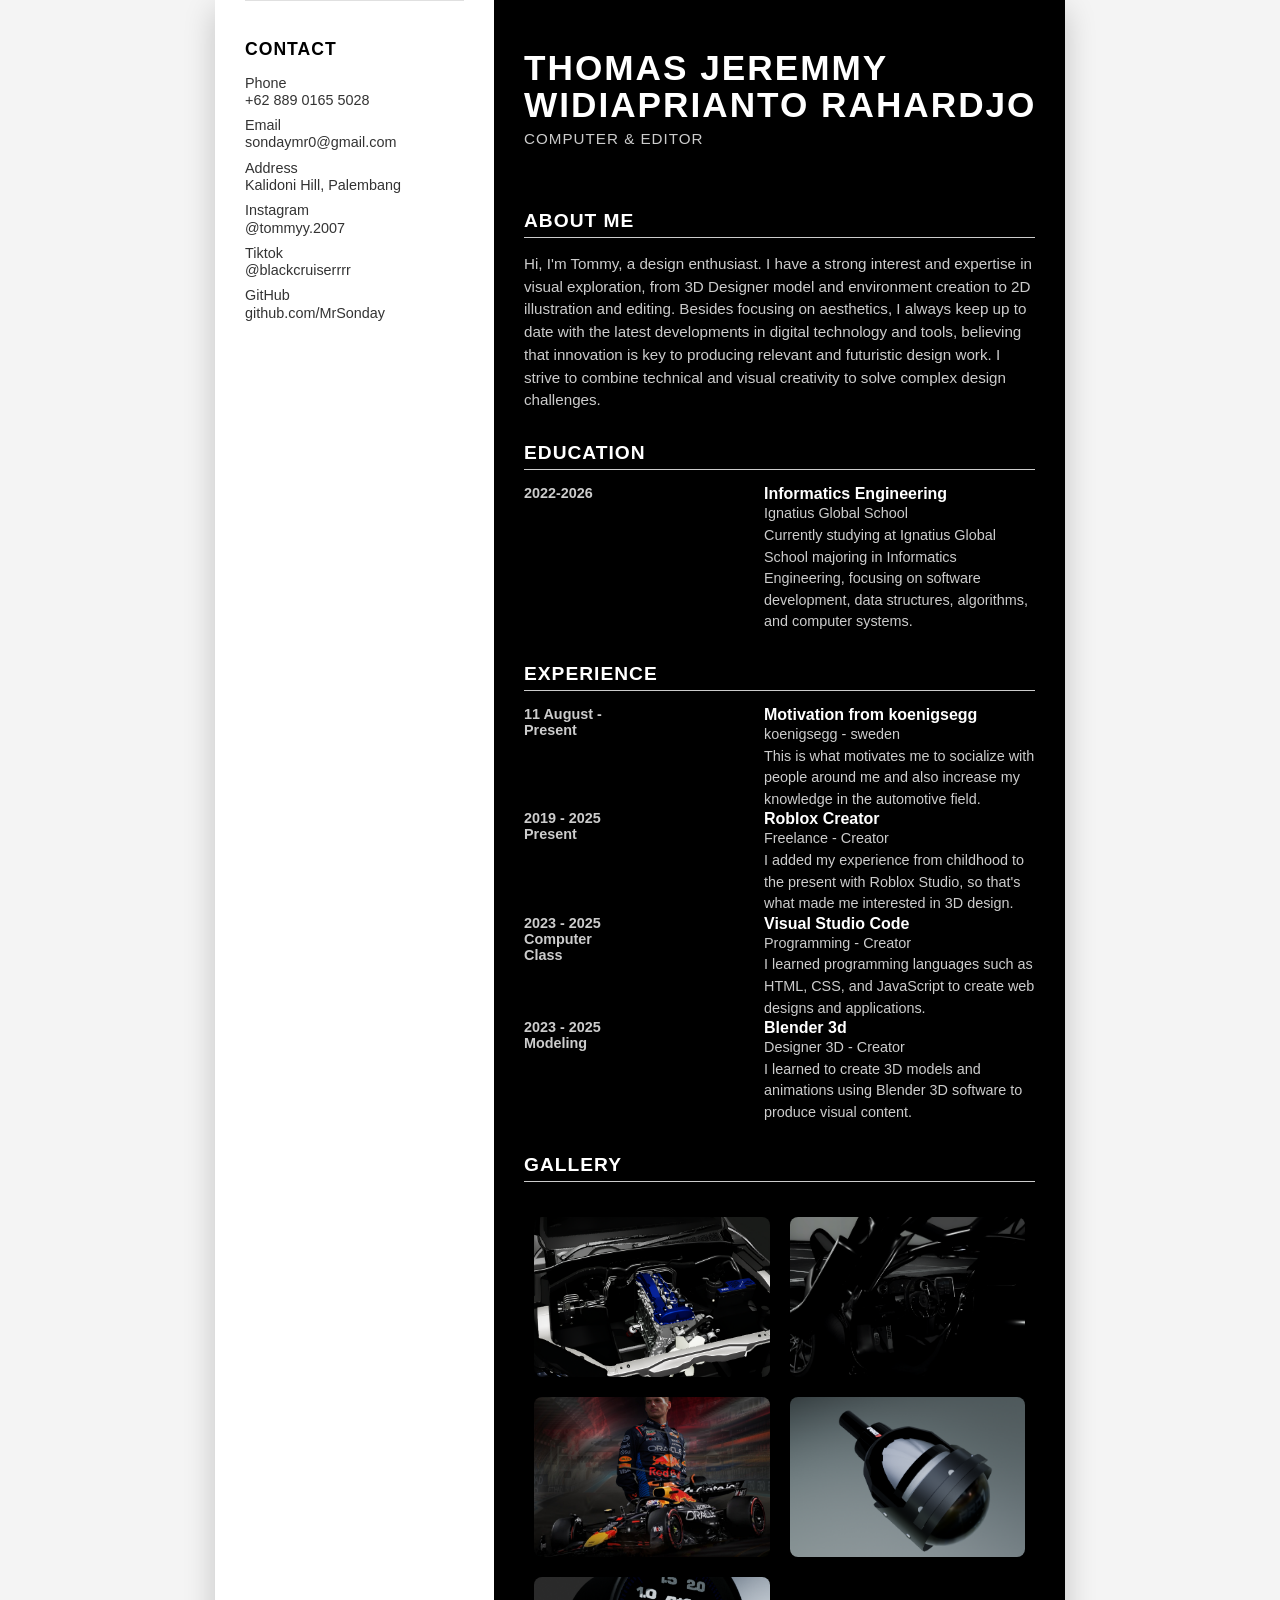
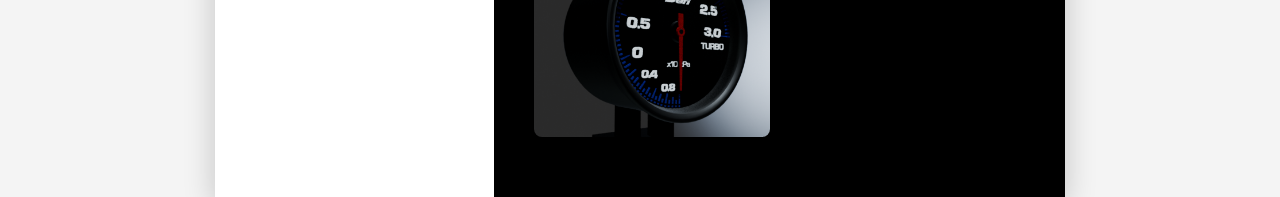
==== commit 065bde0b: "Initial commit: Website Personal Tommy" ====
--- a/index.html
+++ b/index.html
@@ -5,15 +5,12 @@
     <meta name="viewport" content="width=device-width, initial-scale=1.0">
     <title>Website Personal </title>
     <link rel="stylesheet" href="style.css">
-    <link rel="icon" href="images/logo.png">
 </head>
 <body>
      
     <div class="cv-container">
         
         <div class="left-column">
-               
-
             <div class="contact-section">
                 <h3>Contact</h3>
                 <div class="contact-item">
@@ -40,13 +37,11 @@
                     <p>GitHub</p>
                     <p>github.com/MrSonday</p>
                 </div>
-            </div>            
+            </div>
         </div>
 
         <div class="right-column">
-            
             <div class="name-title">
-                <img src="images/logo.png" alt="Logo" class="site-logo">
                 <div class="name-text">
                     <h1>THOMAS JEREMMY WIDIAPRIANTO RAHARDJO</h1>
                     <h2>Computer & Editor</h2>
@@ -104,31 +99,19 @@
                 <h3>Gallery</h3>
                 <div class="image-gallery">
                     <div class="gallery-item">
-                        <img src="images/koenisegg.png" alt="Project 1">
+                        <img src="images/fortuner.png" alt="Project 1">
                     </div>
                     <div class="gallery-item">
-                        <img src="images/roblox.jpeg" alt="Project 2">
+                        <img src="images/mclaren.png" alt="Project 2">
                     </div>
                     <div class="gallery-item">
-                        <img src="images/blender.jpeg" alt="Project 3">
+                        <img src="images/f1.jpg" alt="Project 3">
                     </div>
                     <div class="gallery-item">
-                        <img src="images/blender.png" alt="Project 4">
+                        <img src="images/wos.png" alt="Project 4">
                     </div>
                     <div class="gallery-item">
-                        <img src="images/fortuner.png" alt="Project 5">
-                    </div>
-                    <div class="gallery-item">
-                        <img src="images/mclaren.png" alt="Project 6">
-                    </div>
-                    <div class="gallery-item">
-                        <img src="images/f1.jpg" alt="Project 7">
-                    </div>
-                    <div class="gallery-item">
-                        <img src="images/wos.png" alt="Project 8">
-                    </div>
-                    <div class="gallery-item">
-                        <img src="images/image.png" alt="Project 9">
+                        <img src="images/image.png" alt="Project 5">
                     </div>
                 </div>
             </div>
